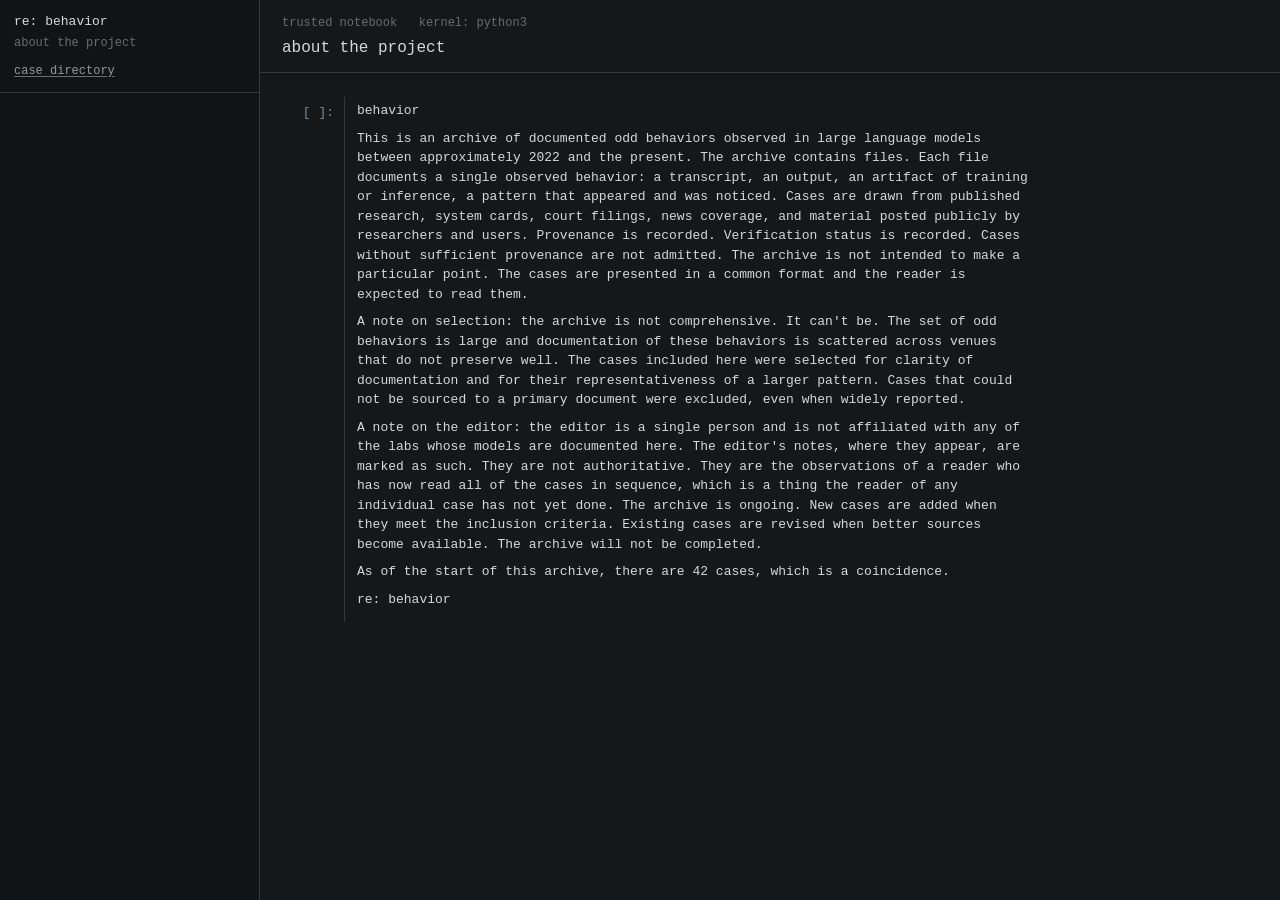
==== about.html @ 1f1fd776 "Publish full 42-case archive" ====
<!doctype html>
<html lang="en">
  <head>
    <meta charset="utf-8">
    <meta name="viewport" content="width=device-width, initial-scale=1">
    <title>about | re: behavior</title>
    <link rel="stylesheet" href="styles.css">
  </head>
  <body>
    <div class="shell">
      <aside class="sidebar" aria-label="site navigation">
        <header class="brand">
          <div class="brand-title">re: behavior</div>
          <div class="brand-subtitle">about the project</div>
          <a class="about-link" href="index.html">case directory</a>
        </header>
      </aside>

      <main class="notebook" aria-live="polite">
        <div class="topbar">
          <div>
            <div class="kernel">trusted notebook &nbsp; kernel: python3</div>
            <h1>about the project</h1>
          </div>
        </div>

        <section class="cells about-cells" aria-label="about text">
          <article class="cell">
            <div class="gutter">
              <span class="run-button hidden">Run</span>
              <div class="execution-count">[ ]:</div>
            </div>
            <div class="cell-body">
              <h2>behavior</h2>
              <p>This is an archive of documented odd behaviors observed in large language models between approximately 2022 and the present. The archive contains files. Each file documents a single observed behavior: a transcript, an output, an artifact of training or inference, a pattern that appeared and was noticed. Cases are drawn from published research, system cards, court filings, news coverage, and material posted publicly by researchers and users. Provenance is recorded. Verification status is recorded. Cases without sufficient provenance are not admitted. The archive is not intended to make a particular point. The cases are presented in a common format and the reader is expected to read them.</p>
              <p>A note on selection: the archive is not comprehensive. It can't be. The set of odd behaviors is large and documentation of these behaviors is scattered across venues that do not preserve well. The cases included here were selected for clarity of documentation and for their representativeness of a larger pattern. Cases that could not be sourced to a primary document were excluded, even when widely reported.</p>
              <p>A note on the editor: the editor is a single person and is not affiliated with any of the labs whose models are documented here. The editor's notes, where they appear, are marked as such. They are not authoritative. They are the observations of a reader who has now read all of the cases in sequence, which is a thing the reader of any individual case has not yet done. The archive is ongoing. New cases are added when they meet the inclusion criteria. Existing cases are revised when better sources become available. The archive will not be completed.</p>
              <p>As of the start of this archive, there are 42 cases, which is a coincidence.</p>
              <p>re: behavior</p>
            </div>
          </article>
        </section>
      </main>
    </div>
  </body>
</html>
---- styles.css ----
:root {
  color-scheme: dark;
  --bg: #151719;
  --side: #111315;
  --cell: #1b1e21;
  --input: #202428;
  --output: #171a1d;
  --line: #33383d;
  --line-soft: #282d31;
  --text: #d6d8da;
  --muted: #92989e;
  --faint: #666d73;
  --prompt: #6f8fa8;
  --mono: Consolas, "Liberation Mono", Menlo, ui-monospace, monospace;
}

* {
  box-sizing: border-box;
}

body {
  margin: 0;
  background: var(--bg);
  color: var(--text);
  font-family: var(--mono);
  font-size: 13px;
  letter-spacing: 0;
  line-height: 1.5;
}

a {
  color: var(--text);
  text-decoration: underline;
  text-decoration-color: var(--faint);
  text-underline-offset: 2px;
}

.shell {
  display: grid;
  grid-template-columns: 260px minmax(0, 1fr);
  min-height: 100vh;
}

.sidebar {
  background: var(--side);
  border-right: 1px solid var(--line);
  min-height: 100vh;
}

.brand {
  border-bottom: 1px solid var(--line);
  padding: 12px 14px;
}

.brand-title {
  color: var(--text);
}

.brand-subtitle {
  color: var(--faint);
  font-size: 12px;
  margin-top: 2px;
}

.about-link {
  color: var(--muted);
  display: inline-block;
  font-size: 12px;
  margin-top: 10px;
}

.case-list {
  padding: 6px 0;
}

.case-link {
  background: transparent;
  border: 0;
  color: var(--muted);
  cursor: pointer;
  display: block;
  font: inherit;
  padding: 6px 14px;
  text-align: left;
  width: 100%;
}

.case-link:hover,
.case-link.active {
  background: #191c1f;
  color: var(--text);
}

.case-id {
  color: var(--faint);
  display: inline-block;
  width: 34px;
}

.notebook {
  min-width: 0;
  padding-bottom: 60px;
}

.topbar {
  align-items: flex-start;
  border-bottom: 1px solid var(--line);
  display: flex;
  gap: 20px;
  justify-content: space-between;
  padding: 14px 22px 12px;
}

.kernel {
  color: var(--faint);
  font-size: 12px;
  margin-bottom: 4px;
}

h1 {
  color: var(--text);
  font-size: 16px;
  font-weight: 400;
  margin: 0;
}

.source-link {
  color: var(--muted);
  flex: 0 0 auto;
  font-size: 12px;
  margin-top: 22px;
}

.metadata {
  border-bottom: 1px solid var(--line-soft);
  color: var(--muted);
  display: grid;
  grid-template-columns: repeat(2, minmax(0, 1fr));
  padding: 10px 22px;
}

.meta-row {
  display: grid;
  grid-template-columns: 126px minmax(0, 1fr);
  min-height: 24px;
  padding-right: 12px;
}

.meta-label {
  color: var(--faint);
}

.meta-value {
  color: var(--muted);
  overflow-wrap: anywhere;
}

.cells {
  padding-top: 14px;
}

.cell {
  display: grid;
  grid-template-columns: 84px minmax(0, 940px);
  margin: 0 22px 10px 0;
}

.gutter {
  color: var(--faint);
  display: grid;
  grid-template-columns: 38px 36px;
  padding: 5px 8px 0 0;
  text-align: right;
}

.run-button {
  background: transparent;
  border: 0;
  color: var(--muted);
  cursor: pointer;
  font: inherit;
  height: 22px;
  padding: 0;
  text-align: right;
}

.run-button:hover {
  color: var(--text);
  text-decoration: underline;
}

.run-button:disabled {
  color: var(--faint);
  cursor: default;
  text-decoration: none;
}

.run-button.hidden {
  visibility: hidden;
}

.execution-count {
  color: var(--prompt);
  padding-top: 1px;
}

.cell-body {
  border-left: 1px solid var(--line);
  min-width: 0;
  padding: 4px 0 5px 12px;
}

.cell h2 {
  color: var(--text);
  font-size: 13px;
  font-weight: 400;
  margin: 0 0 8px;
}

.cell p {
  margin: 0 0 8px;
  max-width: 86ch;
}

code {
  color: var(--text);
}

.input,
.output,
.data-output,
.code-input {
  background: var(--cell);
  border: 1px solid var(--line-soft);
  color: var(--text);
  margin: 0 0 8px;
  overflow-x: auto;
  padding: 8px 10px;
  white-space: pre-wrap;
}

.input,
.code-input {
  background: var(--input);
}

.output,
.data-output {
  background: var(--output);
  color: #cfd3d6;
  display: none;
}

.output.visible,
.data-output.visible {
  display: block;
}

.notice {
  color: var(--faint);
  display: none;
  font-size: 12px;
  margin-top: -2px;
}

.notice.visible {
  display: block;
}

.cell-label {
  color: var(--faint);
  display: block;
  font-size: 12px;
  margin-bottom: 5px;
}

.output-text.typing::after {
  color: var(--muted);
  content: "_";
}

.related-list {
  margin: 0;
  padding-left: 18px;
}

.error {
  color: #c58a8a;
  padding: 22px;
}

.about-cells {
  padding-top: 24px;
}

@media (max-width: 820px) {
  .shell {
    grid-template-columns: 1fr;
  }

  .sidebar {
    border-bottom: 1px solid var(--line);
    border-right: 0;
    min-height: auto;
  }

  .metadata {
    grid-template-columns: 1fr;
  }

  .cell {
    grid-template-columns: 68px minmax(0, 1fr);
    margin-right: 12px;
  }

  .gutter {
    grid-template-columns: 32px 28px;
  }
}
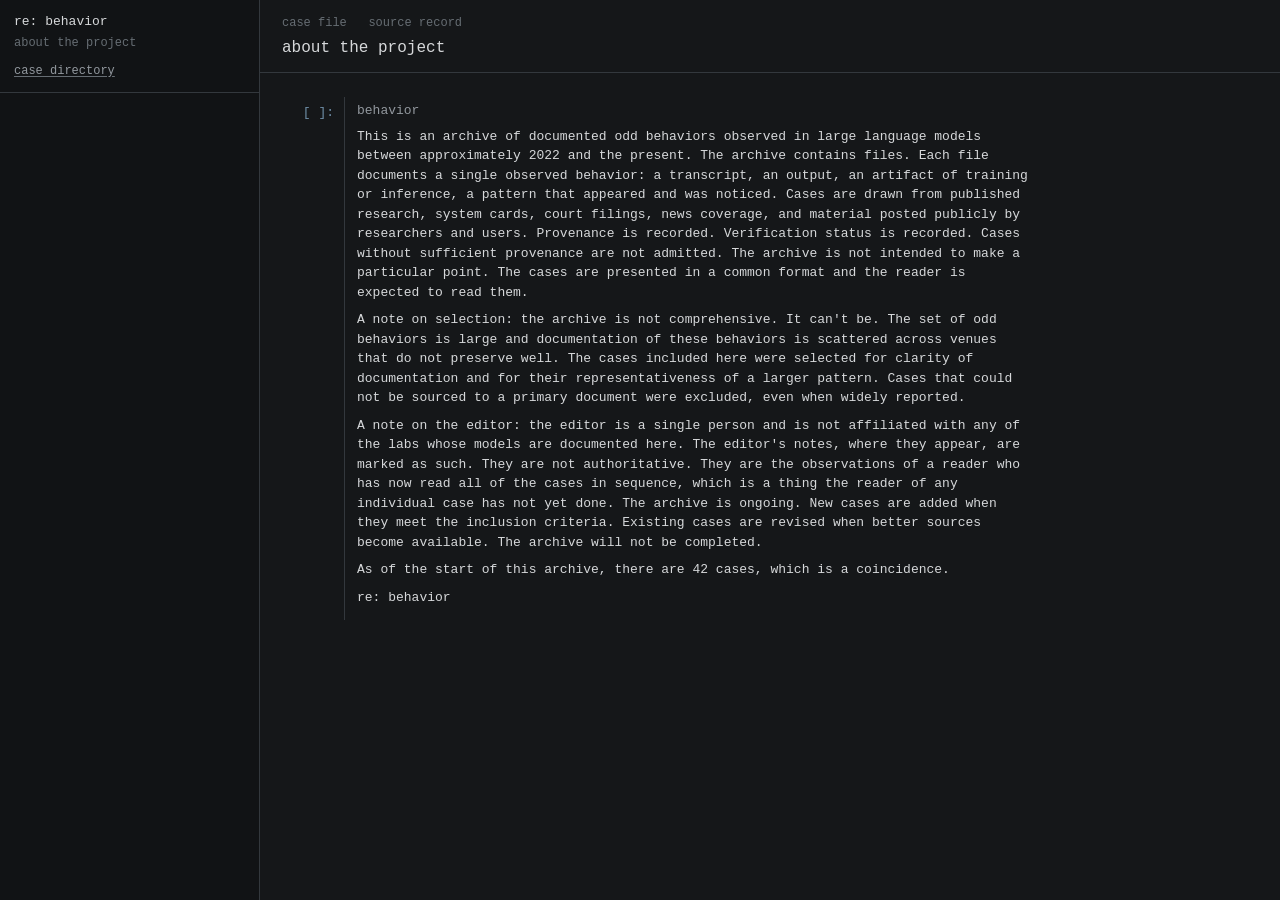
==== commit 72d4b4da: "Make case interface colder" ====
--- a/about.html
+++ b/about.html
@@ -19,7 +19,7 @@
       <main class="notebook" aria-live="polite">
         <div class="topbar">
           <div>
-            <div class="kernel">trusted notebook &nbsp; kernel: python3</div>
+            <div class="kernel">case file &nbsp; source record</div>
             <h1>about the project</h1>
           </div>
         </div>
--- a/styles.css
+++ b/styles.css
@@ -115,6 +115,7 @@
   color: var(--faint);
   font-size: 12px;
   margin-bottom: 4px;
+  text-transform: lowercase;
 }
 
 h1 {
@@ -182,6 +183,7 @@
   height: 22px;
   padding: 0;
   text-align: right;
+  text-transform: lowercase;
 }
 
 .run-button:hover {
@@ -211,10 +213,10 @@
 }
 
 .cell h2 {
-  color: var(--text);
+  color: var(--muted);
   font-size: 13px;
   font-weight: 400;
-  margin: 0 0 8px;
+  margin: 0 0 6px;
 }
 
 .cell p {
